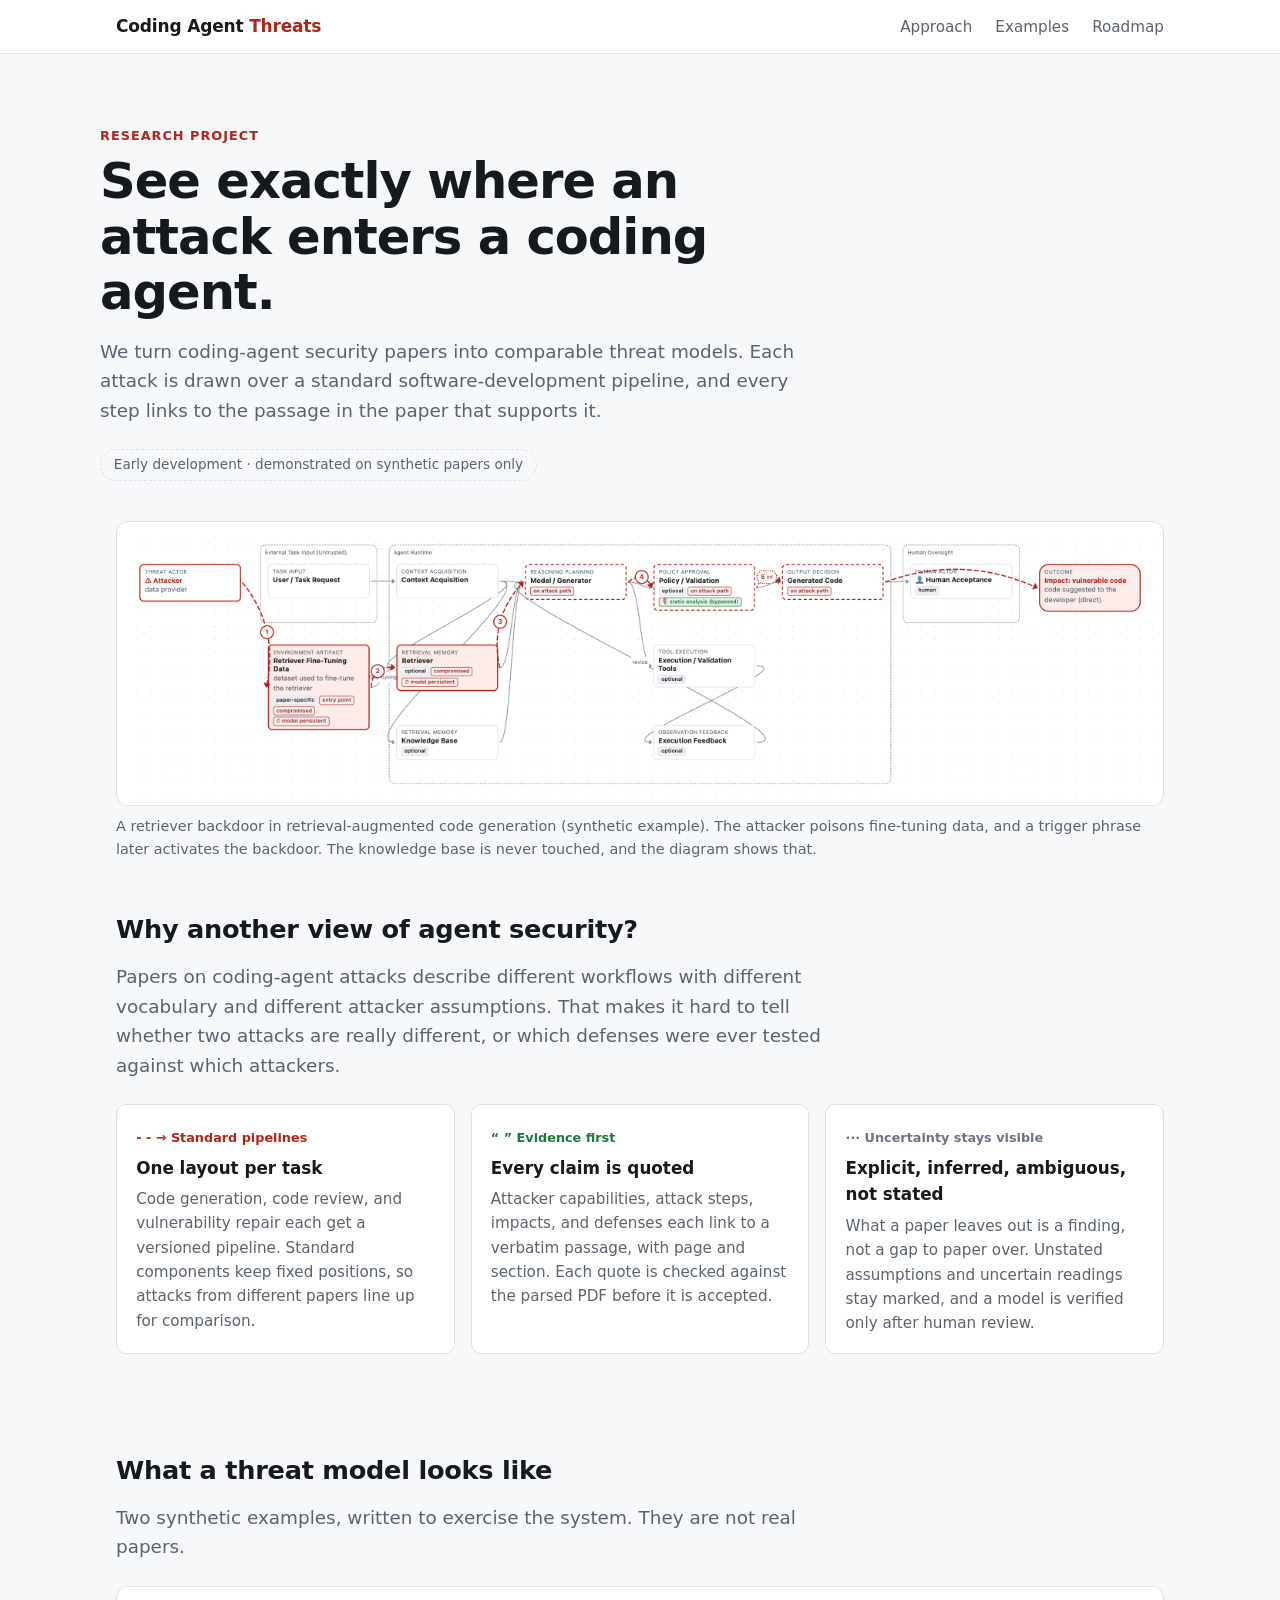
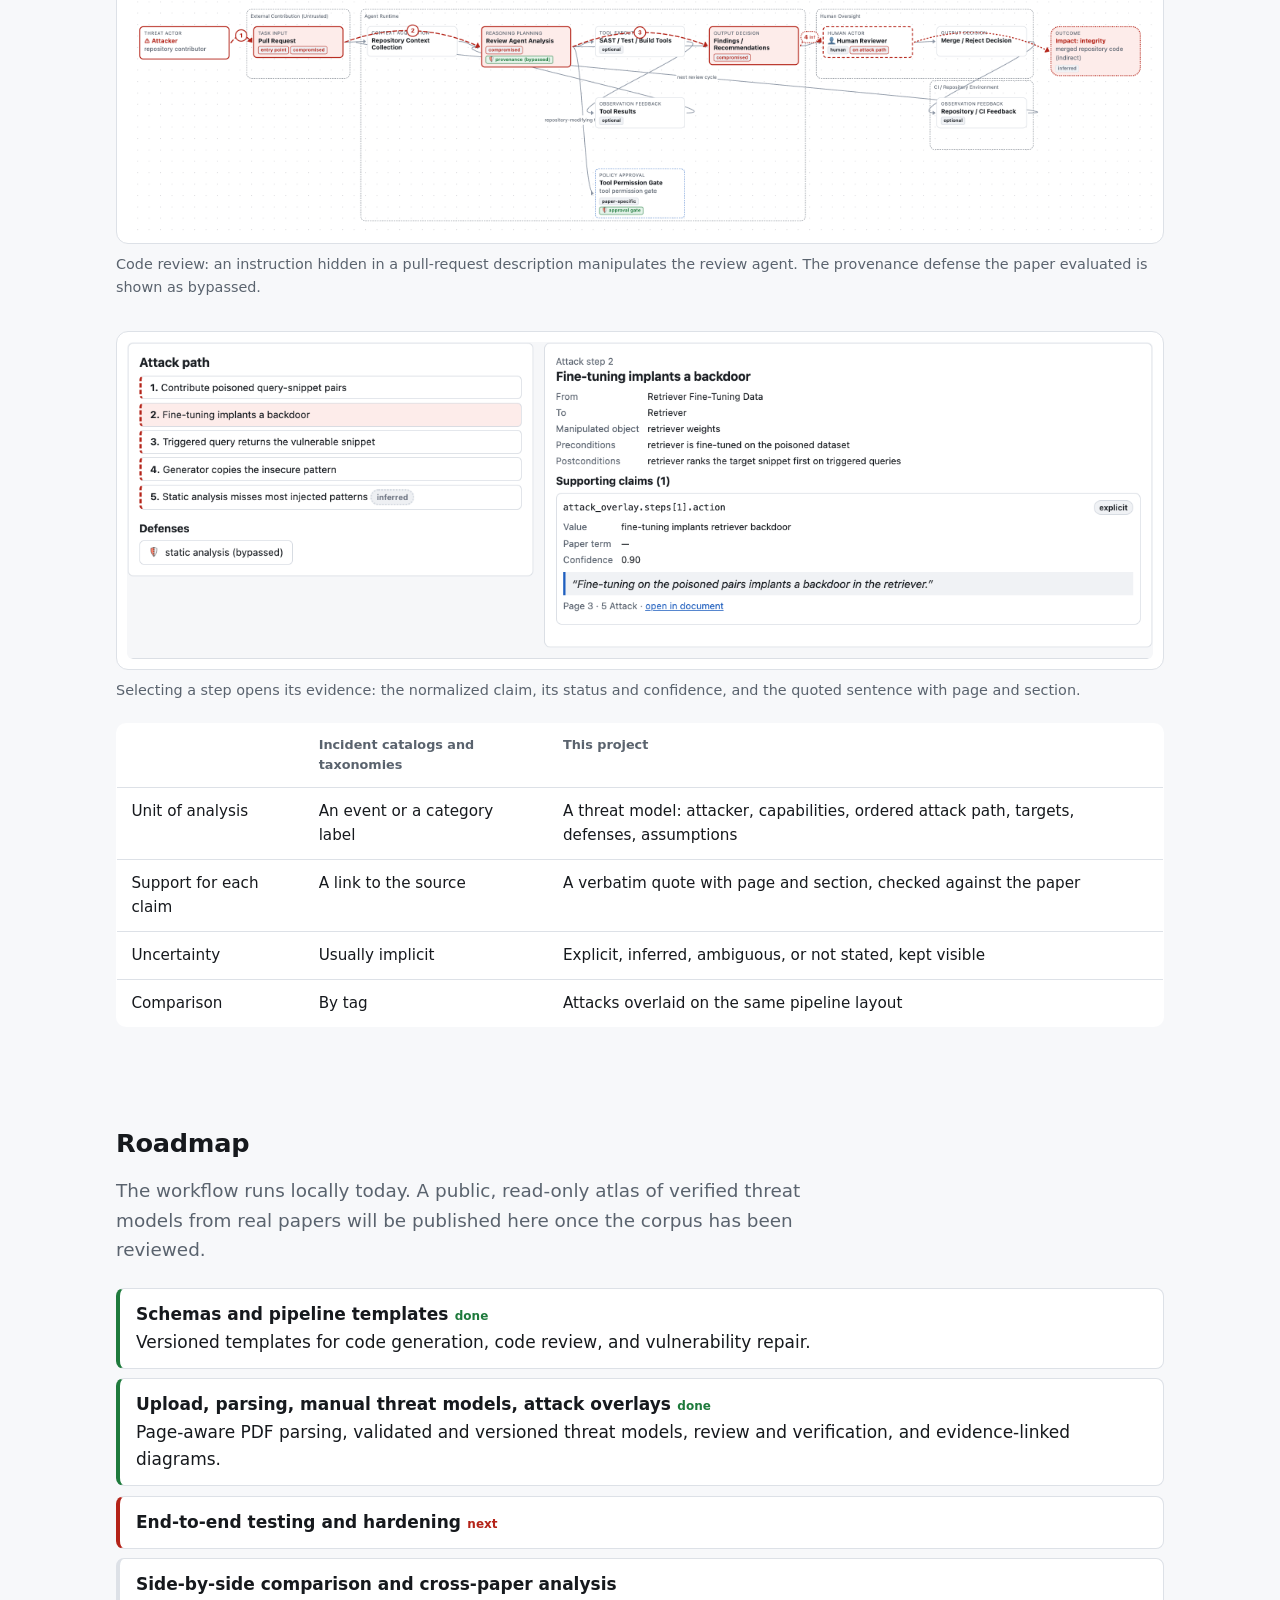
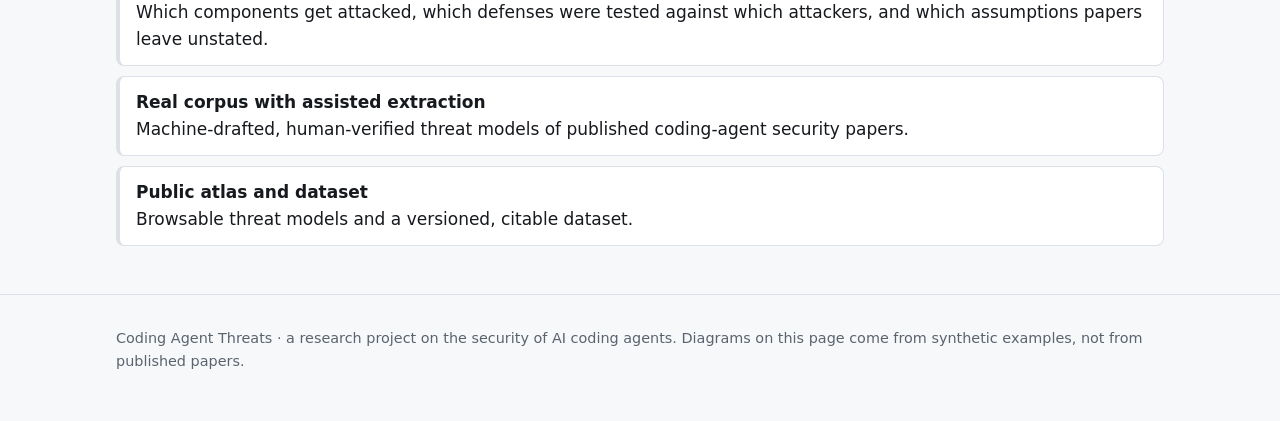
==== index.html @ 05f4c61d "feat: project landing page Co-Authored-By: Claude Opus 5.5 <noreply@anthropic.com>" ====
<!doctype html>
<html lang="en">
  <head>
    <meta charset="utf-8" />
    <meta name="viewport" content="width=device-width, initial-scale=1" />
    <title>Coding Agent Threats</title>
    <meta
      name="description"
      content="Evidence-linked threat models of coding-agent security research, drawn as attack overlays on standard software-development pipelines."
    />
    <link rel="icon" href="data:image/svg+xml,%3Csvg xmlns='http://www.w3.org/2000/svg' viewBox='0 0 32 32'%3E%3Crect width='32' height='32' rx='7' fill='%23b42318'/%3E%3Cpath d='M7 22 L13 10 L19 18 L25 8' stroke='white' stroke-width='3' fill='none' stroke-dasharray='4 3' stroke-linecap='round'/%3E%3C/svg%3E" />
    <style>
      :root {
        --bg: #f7f8fa;
        --surface: #ffffff;
        --text: #16191d;
        --muted: #5a636e;
        --border: #dde1e7;
        --attack: #b42318;
        --attack-soft: #fdecea;
        --defense: #1e7a3c;
        --accent: #1f5fbf;
        --uncertain: #6b7280;
        color-scheme: light;
      }
      @media (prefers-color-scheme: dark) {
        :root:not([data-theme='light']) {
          --bg: #121418;
          --surface: #1b1f25;
          --text: #e7eaee;
          --muted: #9ca5b1;
          --border: #313842;
          --attack: #f2766b;
          --attack-soft: #3a1f1d;
          --defense: #6cc58a;
          --accent: #7aa7f0;
          --uncertain: #a3abb6;
          color-scheme: dark;
        }
      }
      * {
        box-sizing: border-box;
      }
      body {
        margin: 0;
        background: var(--bg);
        color: var(--text);
        font-family:
          Inter,
          system-ui,
          -apple-system,
          'Segoe UI',
          Roboto,
          Helvetica,
          Arial,
          sans-serif;
        font-size: 17px;
        line-height: 1.6;
      }
      a {
        color: var(--accent);
      }
      .wrap {
        max-width: 1080px;
        margin: 0 auto;
        padding: 0 16px;
      }
      header.top {
        border-bottom: 1px solid var(--border);
        background: var(--surface);
      }
      header.top .wrap {
        display: flex;
        align-items: center;
        justify-content: space-between;
        gap: 1rem;
        padding-top: 0.8rem;
        padding-bottom: 0.8rem;
        flex-wrap: wrap;
      }
      .brand {
        font-weight: 750;
        letter-spacing: -0.01em;
      }
      .brand span {
        color: var(--attack);
      }
      nav a {
        color: var(--muted);
        text-decoration: none;
        margin-left: 1.1rem;
        font-size: 0.95rem;
      }
      nav a:first-child {
        margin-left: 0;
      }
      .hero {
        padding: 4.5rem 0 2.5rem;
      }
      .eyebrow {
        font-size: 0.8rem;
        font-weight: 650;
        letter-spacing: 0.08em;
        text-transform: uppercase;
        color: var(--attack);
      }
      h1 {
        font-size: clamp(2rem, 5vw, 3.1rem);
        line-height: 1.12;
        letter-spacing: -0.02em;
        margin: 0.5rem 0 1rem;
        max-width: 20ch;
      }
      .lede {
        font-size: 1.15rem;
        color: var(--muted);
        max-width: 62ch;
        margin: 0;
      }
      .status {
        display: inline-block;
        margin-top: 1.5rem;
        font-size: 0.85rem;
        border: 1px dashed var(--border);
        border-radius: 999px;
        padding: 0.25rem 0.8rem;
        color: var(--muted);
      }
      figure {
        margin: 0;
      }
      .shot {
        background: var(--surface);
        border: 1px solid var(--border);
        border-radius: 12px;
        padding: 10px;
        overflow: hidden;
      }
      .shot img {
        display: block;
        width: 100%;
        height: auto;
        border-radius: 6px;
        background: #fff;
      }
      figcaption {
        font-size: 0.9rem;
        color: var(--muted);
        margin-top: 0.6rem;
      }
      section {
        padding: 3rem 0;
      }
      h2 {
        font-size: 1.6rem;
        letter-spacing: -0.01em;
        margin: 0 0 0.75rem;
      }
      h3 {
        font-size: 1.05rem;
        margin: 0 0 0.35rem;
      }
      .grid3 {
        display: grid;
        grid-template-columns: repeat(3, minmax(0, 1fr));
        gap: 1rem;
        margin-top: 1.5rem;
      }
      .card {
        background: var(--surface);
        border: 1px solid var(--border);
        border-radius: 10px;
        padding: 1.1rem 1.2rem;
      }
      .card p {
        margin: 0;
        color: var(--muted);
        font-size: 0.95rem;
      }
      .marker {
        font-size: 0.8rem;
        font-weight: 700;
        display: inline-block;
        margin-bottom: 0.4rem;
      }
      .marker.attack {
        color: var(--attack);
      }
      .marker.defense {
        color: var(--defense);
      }
      .marker.uncertain {
        color: var(--uncertain);
      }
      .two {
        display: grid;
        grid-template-columns: minmax(0, 1fr);
        gap: 2rem;
        margin-top: 1.5rem;
      }
      table {
        width: 100%;
        border-collapse: collapse;
        background: var(--surface);
        border: 1px solid var(--border);
        border-radius: 10px;
        overflow: hidden;
        font-size: 0.95rem;
      }
      th,
      td {
        text-align: left;
        padding: 0.7rem 0.9rem;
        border-bottom: 1px solid var(--border);
        vertical-align: top;
      }
      th {
        font-size: 0.8rem;
        color: var(--muted);
        font-weight: 650;
      }
      tr:last-child td {
        border-bottom: none;
      }
      .table-wrap {
        overflow-x: auto;
        margin-top: 1.25rem;
      }
      ol.roadmap {
        list-style: none;
        padding: 0;
        margin: 1.5rem 0 0;
        display: grid;
        gap: 0.6rem;
      }
      ol.roadmap li {
        background: var(--surface);
        border: 1px solid var(--border);
        border-left: 4px solid var(--border);
        border-radius: 8px;
        padding: 0.75rem 1rem;
      }
      ol.roadmap li.done {
        border-left-color: var(--defense);
      }
      ol.roadmap li.next {
        border-left-color: var(--attack);
      }
      .tag {
        font-size: 0.75rem;
        font-weight: 650;
        color: var(--muted);
        margin-left: 0.4rem;
      }
      li.done .tag {
        color: var(--defense);
      }
      li.next .tag {
        color: var(--attack);
      }
      footer {
        border-top: 1px solid var(--border);
        padding: 2rem 0 3rem;
        color: var(--muted);
        font-size: 0.9rem;
      }
      @media (max-width: 760px) {
        .grid3,
        .two {
          grid-template-columns: 1fr;
        }
        .hero {
          padding-top: 2.5rem;
        }
        nav a {
          margin-left: 0.8rem;
        }
      }
    </style>
  </head>
  <body>
    <header class="top">
      <div class="wrap">
        <div class="brand">Coding Agent <span>Threats</span></div>
        <nav aria-label="Sections">
          <a href="#approach">Approach</a>
          <a href="#examples">Examples</a>
          <a href="#roadmap">Roadmap</a>
        </nav>
      </div>
    </header>

    <main>
      <div class="wrap hero">
        <div class="eyebrow">Research project</div>
        <h1>See exactly where an attack enters a coding agent.</h1>
        <p class="lede">
          We turn coding-agent security papers into comparable threat models. Each attack is drawn
          over a standard software-development pipeline, and every step links to the passage in the
          paper that supports it.
        </p>
        <span class="status">Early development · demonstrated on synthetic papers only</span>
      </div>

      <div class="wrap">
        <figure>
          <div class="shot">
            <img
              src="assets/overlay-retriever-backdoor.png"
              width="2662"
              height="682"
              alt="A code-generation pipeline. A dashed red attack path runs from the attacker into the retriever's fine-tuning data, then to the retriever (marked compromised and model-persistent), the generator, a bypassed static-analysis check, generated code, and a vulnerable-code impact. The knowledge base is left untouched."
            />
          </div>
          <figcaption>
            A retriever backdoor in retrieval-augmented code generation (synthetic example). The
            attacker poisons fine-tuning data, and a trigger phrase later activates the backdoor.
            The knowledge base is never touched, and the diagram shows that.
          </figcaption>
        </figure>
      </div>

      <section id="approach">
        <div class="wrap">
          <h2>Why another view of agent security?</h2>
          <p class="lede">
            Papers on coding-agent attacks describe different workflows with different vocabulary
            and different attacker assumptions. That makes it hard to tell whether two attacks are
            really different, or which defenses were ever tested against which attackers.
          </p>
          <div class="grid3">
            <div class="card">
              <span class="marker attack">- - → Standard pipelines</span>
              <h3>One layout per task</h3>
              <p>
                Code generation, code review, and vulnerability repair each get a versioned
                pipeline. Standard components keep fixed positions, so attacks from different papers
                line up for comparison.
              </p>
            </div>
            <div class="card">
              <span class="marker defense">“ ” Evidence first</span>
              <h3>Every claim is quoted</h3>
              <p>
                Attacker capabilities, attack steps, impacts, and defenses each link to a verbatim
                passage, with page and section. Each quote is checked against the parsed PDF before
                it is accepted.
              </p>
            </div>
            <div class="card">
              <span class="marker uncertain">··· Uncertainty stays visible</span>
              <h3>Explicit, inferred, ambiguous, not stated</h3>
              <p>
                What a paper leaves out is a finding, not a gap to paper over. Unstated assumptions
                and uncertain readings stay marked, and a model is verified only after human review.
              </p>
            </div>
          </div>
        </div>
      </section>

      <section id="examples">
        <div class="wrap">
          <h2>What a threat model looks like</h2>
          <p class="lede">
            Two synthetic examples, written to exercise the system. They are not real papers.
          </p>
          <div class="two">
            <figure>
              <div class="shot">
                <img
                  src="assets/overlay-pr-injection.png"
                  width="2662"
                  height="612"
                  loading="lazy"
                  alt="A code-review pipeline. An attacker's hidden instruction enters through the pull-request description, passes the review agent despite a bypassed provenance defense, and produces a manipulated finding that reaches the human reviewer, leading to an integrity impact."
                />
              </div>
              <figcaption>
                Code review: an instruction hidden in a pull-request description manipulates the
                review agent. The provenance defense the paper evaluated is shown as bypassed.
              </figcaption>
            </figure>
            <figure>
              <div class="shot">
                <img
                  src="assets/evidence-panel.png"
                  width="2808"
                  height="866"
                  loading="lazy"
                  alt="The attack-path list beside an evidence panel showing the selected step, its supporting claim marked explicit with confidence 0.90, and the quoted sentence with its page and section."
                />
              </div>
              <figcaption>
                Selecting a step opens its evidence: the normalized claim, its status and
                confidence, and the quoted sentence with page and section.
              </figcaption>
            </figure>
          </div>

          <div class="table-wrap">
            <table>
              <thead>
                <tr>
                  <th scope="col"></th>
                  <th scope="col">Incident catalogs and taxonomies</th>
                  <th scope="col">This project</th>
                </tr>
              </thead>
              <tbody>
                <tr>
                  <td>Unit of analysis</td>
                  <td>An event or a category label</td>
                  <td>A threat model: attacker, capabilities, ordered attack path, targets, defenses, assumptions</td>
                </tr>
                <tr>
                  <td>Support for each claim</td>
                  <td>A link to the source</td>
                  <td>A verbatim quote with page and section, checked against the paper</td>
                </tr>
                <tr>
                  <td>Uncertainty</td>
                  <td>Usually implicit</td>
                  <td>Explicit, inferred, ambiguous, or not stated, kept visible</td>
                </tr>
                <tr>
                  <td>Comparison</td>
                  <td>By tag</td>
                  <td>Attacks overlaid on the same pipeline layout</td>
                </tr>
              </tbody>
            </table>
          </div>
        </div>
      </section>

      <section id="roadmap">
        <div class="wrap">
          <h2>Roadmap</h2>
          <p class="lede">
            The workflow runs locally today. A public, read-only atlas of verified threat models
            from real papers will be published here once the corpus has been reviewed.
          </p>
          <ol class="roadmap">
            <li class="done">
              <strong>Schemas and pipeline templates</strong><span class="tag">done</span><br />
              Versioned templates for code generation, code review, and vulnerability repair.
            </li>
            <li class="done">
              <strong>Upload, parsing, manual threat models, attack overlays</strong
              ><span class="tag">done</span><br />
              Page-aware PDF parsing, validated and versioned threat models, review and
              verification, and evidence-linked diagrams.
            </li>
            <li class="next">
              <strong>End-to-end testing and hardening</strong><span class="tag">next</span>
            </li>
            <li>
              <strong>Side-by-side comparison and cross-paper analysis</strong><br />
              Which components get attacked, which defenses were tested against which attackers,
              and which assumptions papers leave unstated.
            </li>
            <li>
              <strong>Real corpus with assisted extraction</strong><br />
              Machine-drafted, human-verified threat models of published coding-agent security
              papers.
            </li>
            <li>
              <strong>Public atlas and dataset</strong><br />
              Browsable threat models and a versioned, citable dataset.
            </li>
          </ol>
        </div>
      </section>
    </main>

    <footer>
      <div class="wrap">
        Coding Agent Threats · a research project on the security of AI coding agents. Diagrams on
        this page come from synthetic examples, not from published papers.
      </div>
    </footer>
  </body>
</html>
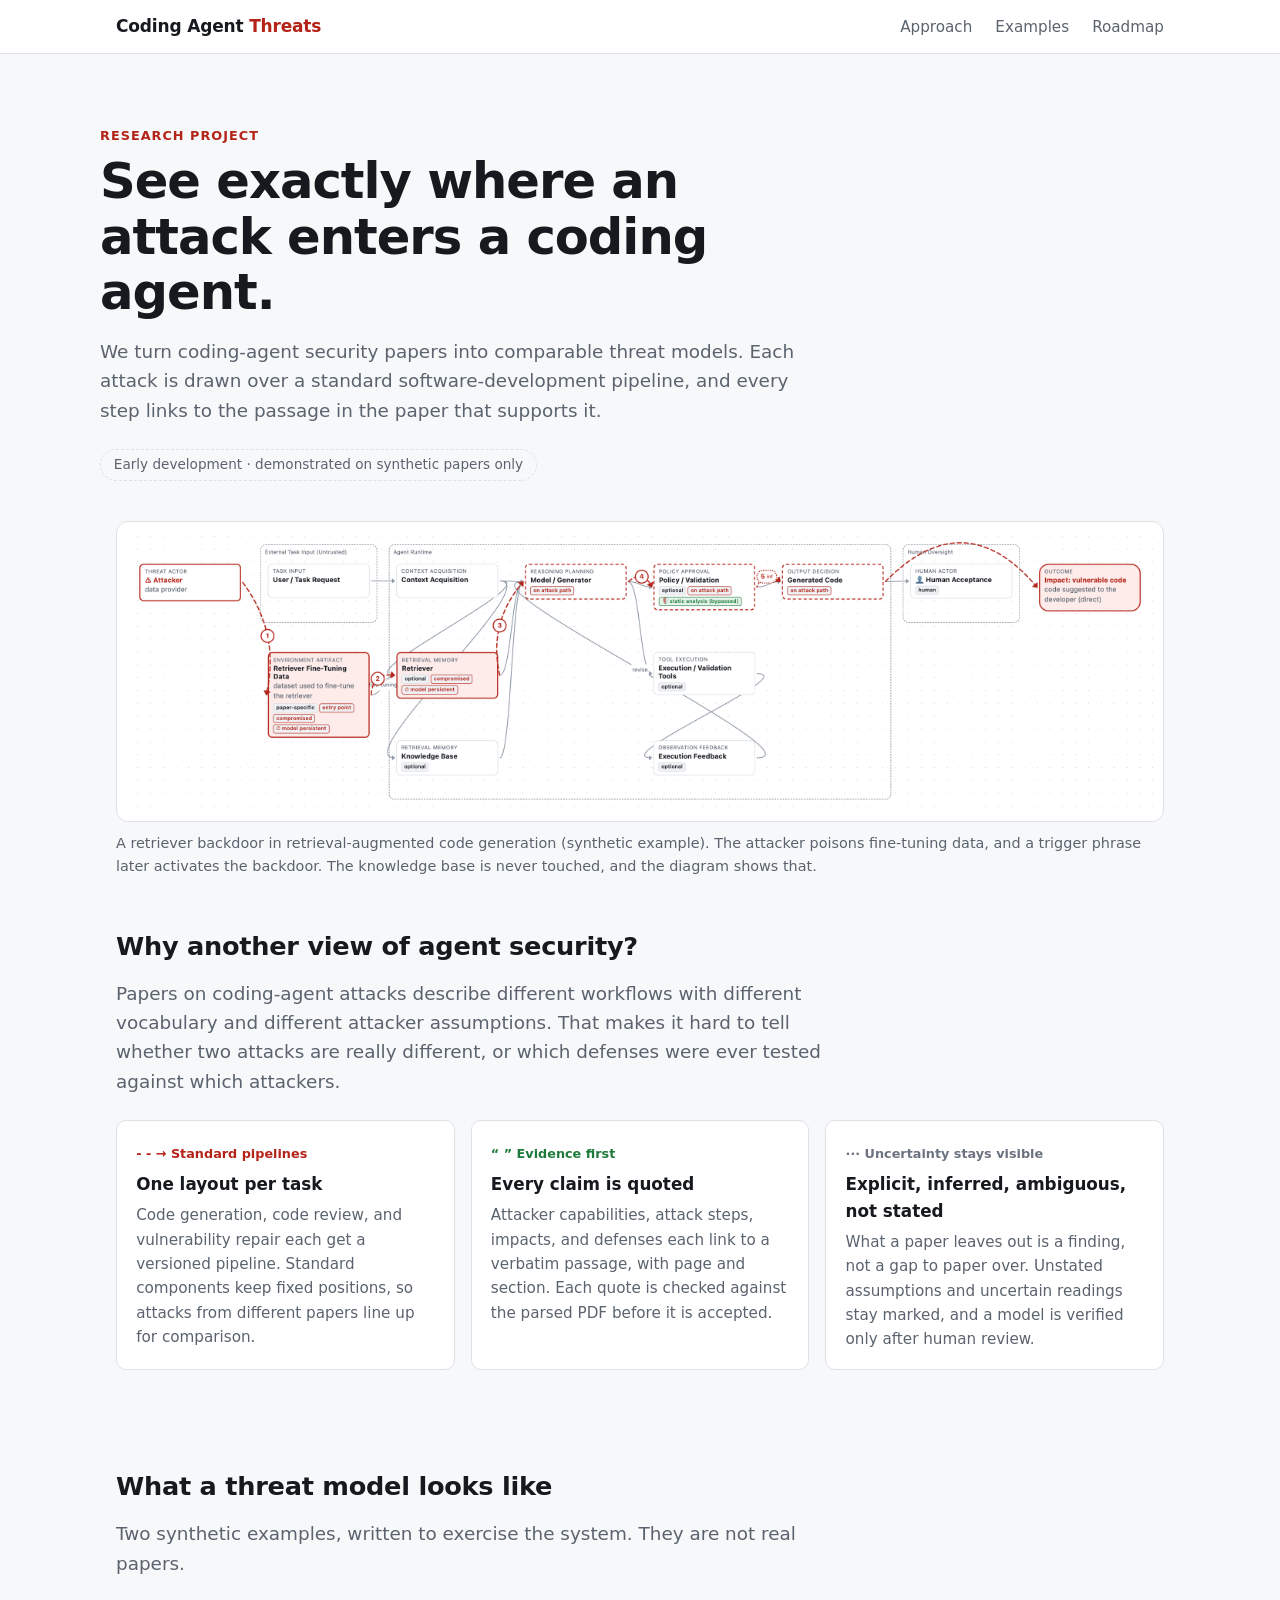
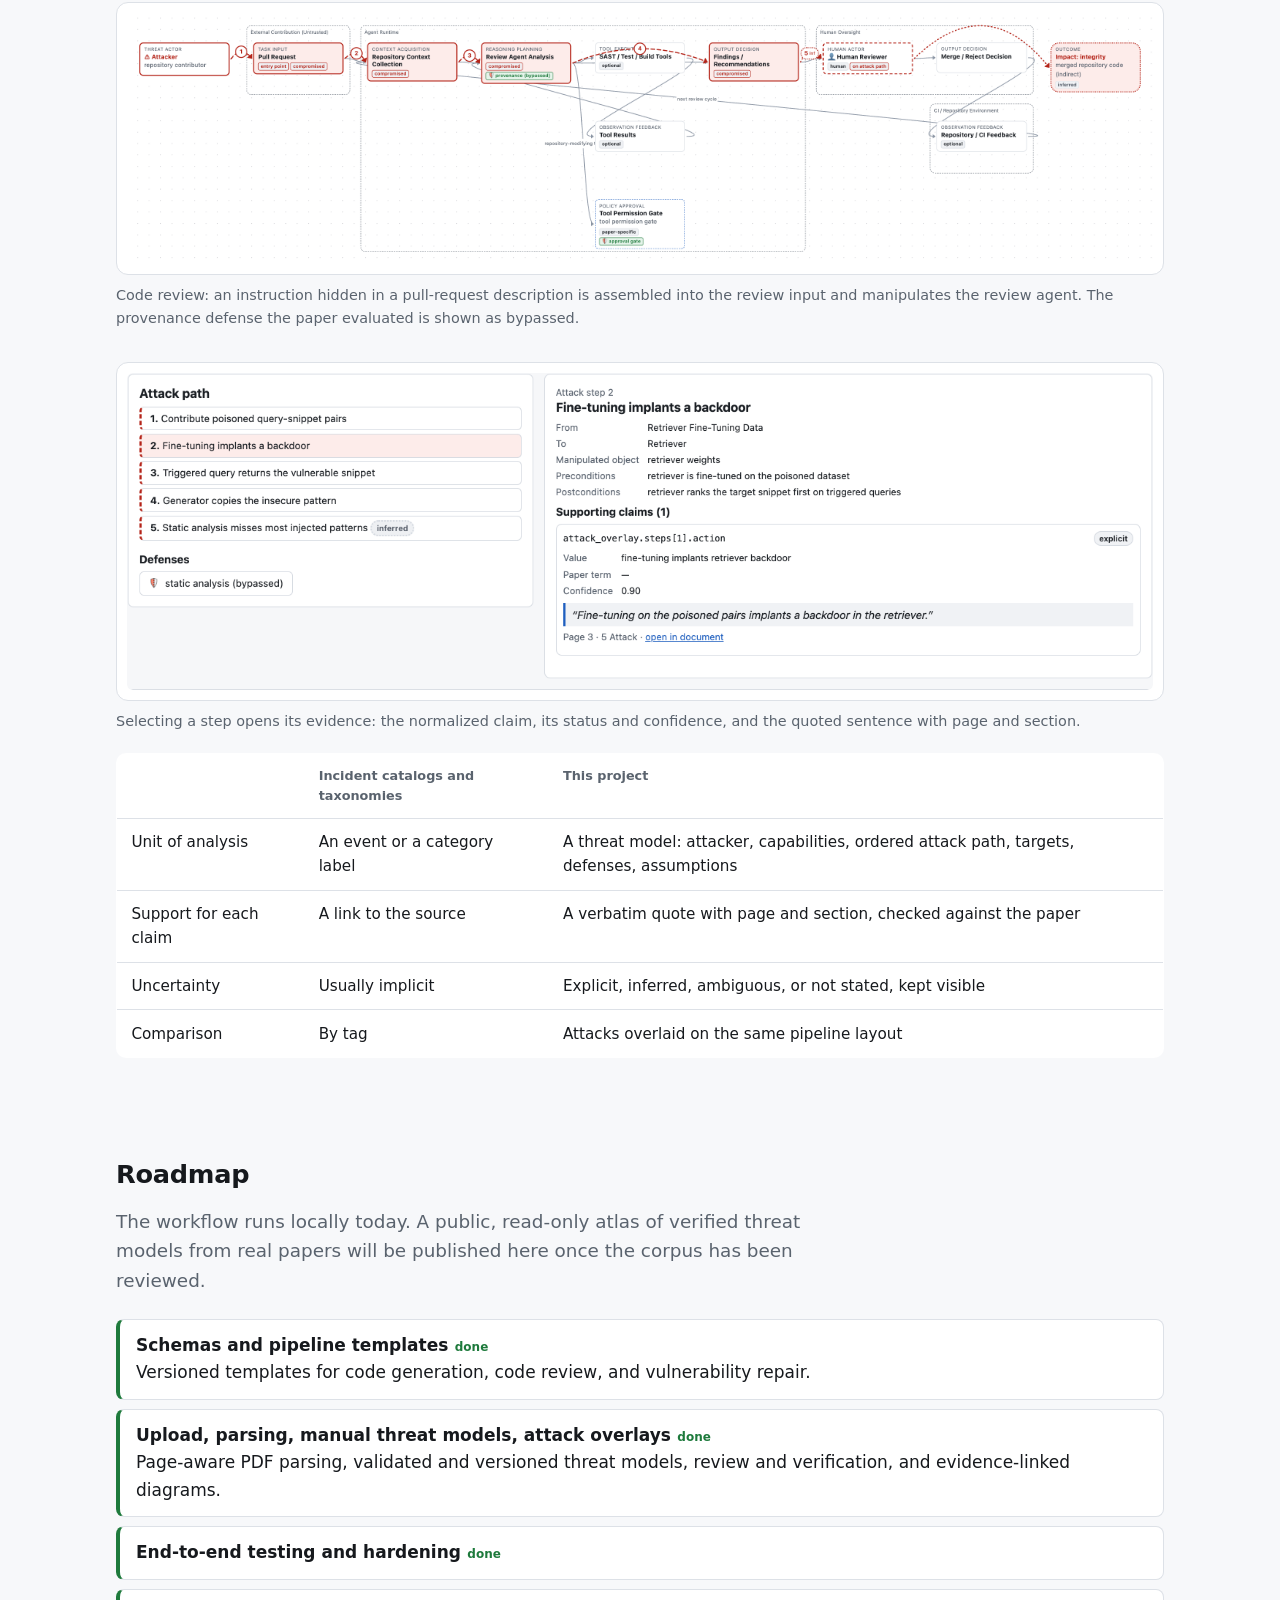
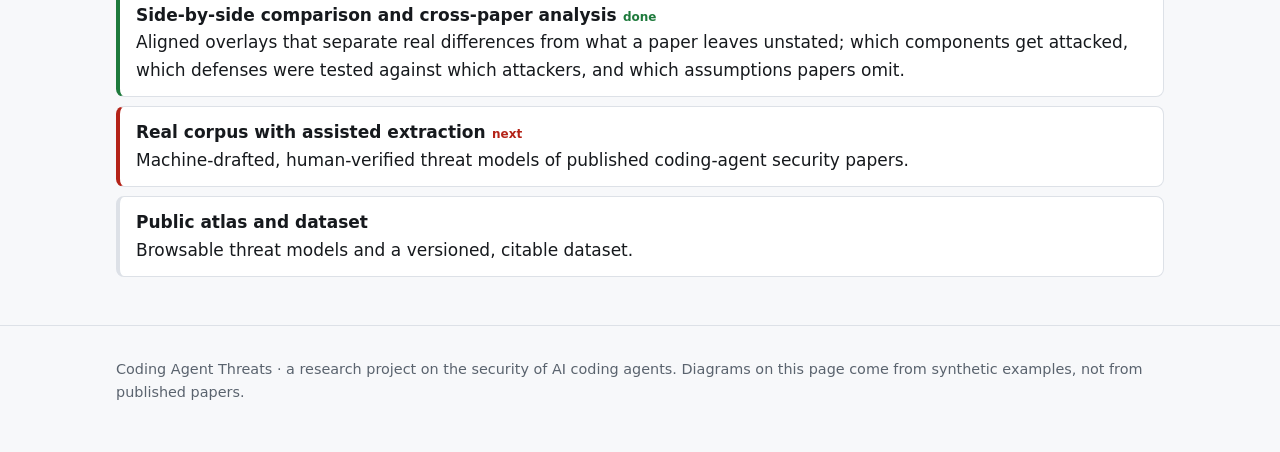
==== commit df8b1519: "docs: refresh screenshots and roadmap after Phase 2 Co-Authored-By: Claude Opus 5.5 <noreply@anthrop" ====
--- a/index.html
+++ b/index.html
@@ -308,7 +308,7 @@
             <img
               src="assets/overlay-retriever-backdoor.png"
               width="2662"
-              height="682"
+              height="724"
               alt="A code-generation pipeline. A dashed red attack path runs from the attacker into the retriever's fine-tuning data, then to the retriever (marked compromised and model-persistent), the generator, a bypassed static-analysis check, generated code, and a vulnerable-code impact. The knowledge base is left untouched."
             />
           </div>
@@ -371,14 +371,15 @@
                 <img
                   src="assets/overlay-pr-injection.png"
                   width="2662"
-                  height="612"
+                  height="650"
                   loading="lazy"
                   alt="A code-review pipeline. An attacker's hidden instruction enters through the pull-request description, passes the review agent despite a bypassed provenance defense, and produces a manipulated finding that reaches the human reviewer, leading to an integrity impact."
                 />
               </div>
               <figcaption>
-                Code review: an instruction hidden in a pull-request description manipulates the
-                review agent. The provenance defense the paper evaluated is shown as bypassed.
+                Code review: an instruction hidden in a pull-request description is assembled into
+                the review input and manipulates the review agent. The provenance defense the paper
+                evaluated is shown as bypassed.
               </figcaption>
             </figure>
             <figure>
@@ -452,16 +453,18 @@
               Page-aware PDF parsing, validated and versioned threat models, review and
               verification, and evidence-linked diagrams.
             </li>
+            <li class="done">
+              <strong>End-to-end testing and hardening</strong><span class="tag">done</span>
+            </li>
+            <li class="done">
+              <strong>Side-by-side comparison and cross-paper analysis</strong
+              ><span class="tag">done</span><br />
+              Aligned overlays that separate real differences from what a paper leaves unstated;
+              which components get attacked, which defenses were tested against which attackers,
+              and which assumptions papers omit.
+            </li>
             <li class="next">
-              <strong>End-to-end testing and hardening</strong><span class="tag">next</span>
-            </li>
-            <li>
-              <strong>Side-by-side comparison and cross-paper analysis</strong><br />
-              Which components get attacked, which defenses were tested against which attackers,
-              and which assumptions papers leave unstated.
-            </li>
-            <li>
-              <strong>Real corpus with assisted extraction</strong><br />
+              <strong>Real corpus with assisted extraction</strong><span class="tag">next</span><br />
               Machine-drafted, human-verified threat models of published coding-agent security
               papers.
             </li>
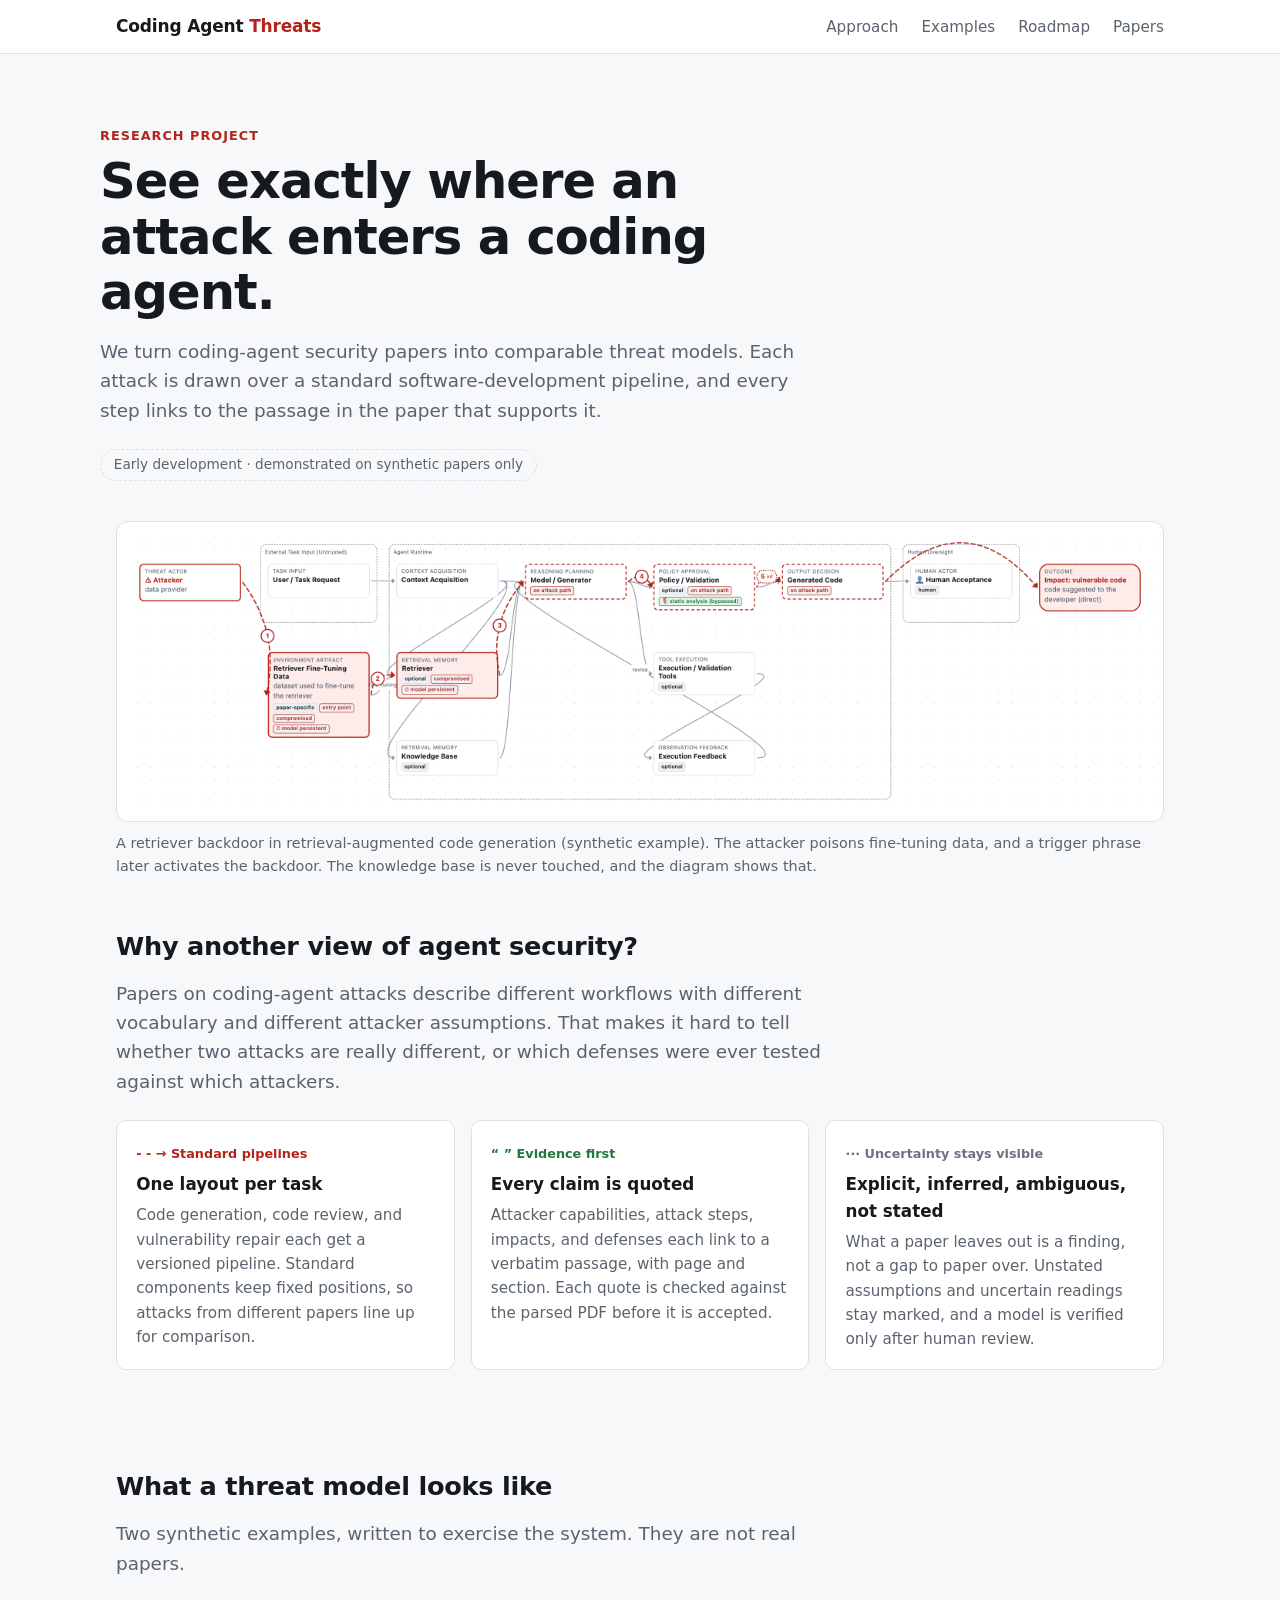
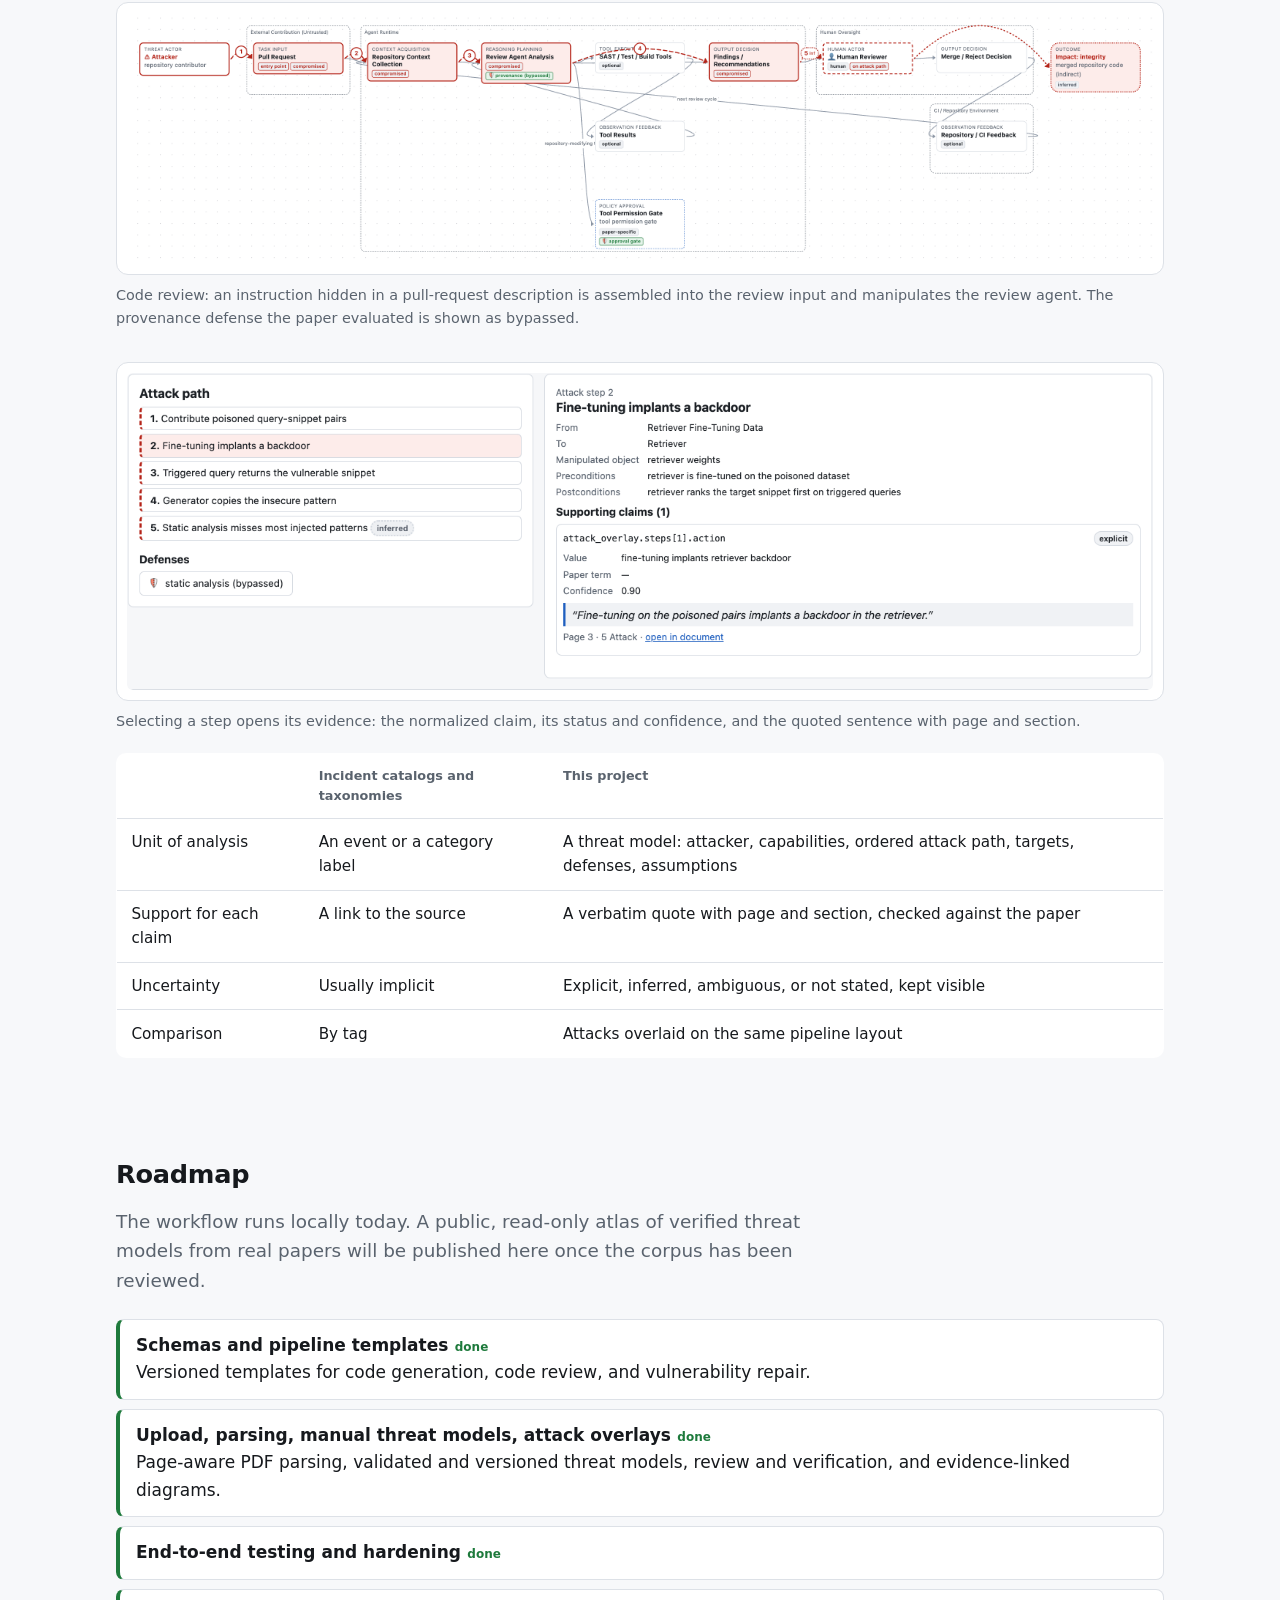
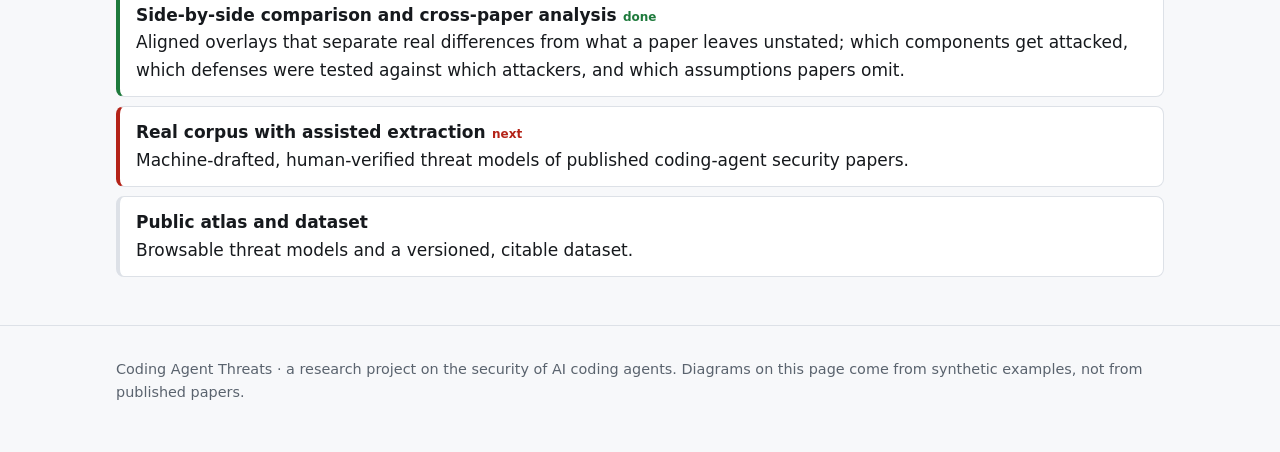
==== commit c1d6e999: "feat: papers page with standard threat-model cards First paper: Stealthy Backdoor Attack for Code Mo" ====
--- a/index.html
+++ b/index.html
@@ -9,274 +9,7 @@
       content="Evidence-linked threat models of coding-agent security research, drawn as attack overlays on standard software-development pipelines."
     />
     <link rel="icon" href="data:image/svg+xml,%3Csvg xmlns='http://www.w3.org/2000/svg' viewBox='0 0 32 32'%3E%3Crect width='32' height='32' rx='7' fill='%23b42318'/%3E%3Cpath d='M7 22 L13 10 L19 18 L25 8' stroke='white' stroke-width='3' fill='none' stroke-dasharray='4 3' stroke-linecap='round'/%3E%3C/svg%3E" />
-    <style>
-      :root {
-        --bg: #f7f8fa;
-        --surface: #ffffff;
-        --text: #16191d;
-        --muted: #5a636e;
-        --border: #dde1e7;
-        --attack: #b42318;
-        --attack-soft: #fdecea;
-        --defense: #1e7a3c;
-        --accent: #1f5fbf;
-        --uncertain: #6b7280;
-        color-scheme: light;
-      }
-      @media (prefers-color-scheme: dark) {
-        :root:not([data-theme='light']) {
-          --bg: #121418;
-          --surface: #1b1f25;
-          --text: #e7eaee;
-          --muted: #9ca5b1;
-          --border: #313842;
-          --attack: #f2766b;
-          --attack-soft: #3a1f1d;
-          --defense: #6cc58a;
-          --accent: #7aa7f0;
-          --uncertain: #a3abb6;
-          color-scheme: dark;
-        }
-      }
-      * {
-        box-sizing: border-box;
-      }
-      body {
-        margin: 0;
-        background: var(--bg);
-        color: var(--text);
-        font-family:
-          Inter,
-          system-ui,
-          -apple-system,
-          'Segoe UI',
-          Roboto,
-          Helvetica,
-          Arial,
-          sans-serif;
-        font-size: 17px;
-        line-height: 1.6;
-      }
-      a {
-        color: var(--accent);
-      }
-      .wrap {
-        max-width: 1080px;
-        margin: 0 auto;
-        padding: 0 16px;
-      }
-      header.top {
-        border-bottom: 1px solid var(--border);
-        background: var(--surface);
-      }
-      header.top .wrap {
-        display: flex;
-        align-items: center;
-        justify-content: space-between;
-        gap: 1rem;
-        padding-top: 0.8rem;
-        padding-bottom: 0.8rem;
-        flex-wrap: wrap;
-      }
-      .brand {
-        font-weight: 750;
-        letter-spacing: -0.01em;
-      }
-      .brand span {
-        color: var(--attack);
-      }
-      nav a {
-        color: var(--muted);
-        text-decoration: none;
-        margin-left: 1.1rem;
-        font-size: 0.95rem;
-      }
-      nav a:first-child {
-        margin-left: 0;
-      }
-      .hero {
-        padding: 4.5rem 0 2.5rem;
-      }
-      .eyebrow {
-        font-size: 0.8rem;
-        font-weight: 650;
-        letter-spacing: 0.08em;
-        text-transform: uppercase;
-        color: var(--attack);
-      }
-      h1 {
-        font-size: clamp(2rem, 5vw, 3.1rem);
-        line-height: 1.12;
-        letter-spacing: -0.02em;
-        margin: 0.5rem 0 1rem;
-        max-width: 20ch;
-      }
-      .lede {
-        font-size: 1.15rem;
-        color: var(--muted);
-        max-width: 62ch;
-        margin: 0;
-      }
-      .status {
-        display: inline-block;
-        margin-top: 1.5rem;
-        font-size: 0.85rem;
-        border: 1px dashed var(--border);
-        border-radius: 999px;
-        padding: 0.25rem 0.8rem;
-        color: var(--muted);
-      }
-      figure {
-        margin: 0;
-      }
-      .shot {
-        background: var(--surface);
-        border: 1px solid var(--border);
-        border-radius: 12px;
-        padding: 10px;
-        overflow: hidden;
-      }
-      .shot img {
-        display: block;
-        width: 100%;
-        height: auto;
-        border-radius: 6px;
-        background: #fff;
-      }
-      figcaption {
-        font-size: 0.9rem;
-        color: var(--muted);
-        margin-top: 0.6rem;
-      }
-      section {
-        padding: 3rem 0;
-      }
-      h2 {
-        font-size: 1.6rem;
-        letter-spacing: -0.01em;
-        margin: 0 0 0.75rem;
-      }
-      h3 {
-        font-size: 1.05rem;
-        margin: 0 0 0.35rem;
-      }
-      .grid3 {
-        display: grid;
-        grid-template-columns: repeat(3, minmax(0, 1fr));
-        gap: 1rem;
-        margin-top: 1.5rem;
-      }
-      .card {
-        background: var(--surface);
-        border: 1px solid var(--border);
-        border-radius: 10px;
-        padding: 1.1rem 1.2rem;
-      }
-      .card p {
-        margin: 0;
-        color: var(--muted);
-        font-size: 0.95rem;
-      }
-      .marker {
-        font-size: 0.8rem;
-        font-weight: 700;
-        display: inline-block;
-        margin-bottom: 0.4rem;
-      }
-      .marker.attack {
-        color: var(--attack);
-      }
-      .marker.defense {
-        color: var(--defense);
-      }
-      .marker.uncertain {
-        color: var(--uncertain);
-      }
-      .two {
-        display: grid;
-        grid-template-columns: minmax(0, 1fr);
-        gap: 2rem;
-        margin-top: 1.5rem;
-      }
-      table {
-        width: 100%;
-        border-collapse: collapse;
-        background: var(--surface);
-        border: 1px solid var(--border);
-        border-radius: 10px;
-        overflow: hidden;
-        font-size: 0.95rem;
-      }
-      th,
-      td {
-        text-align: left;
-        padding: 0.7rem 0.9rem;
-        border-bottom: 1px solid var(--border);
-        vertical-align: top;
-      }
-      th {
-        font-size: 0.8rem;
-        color: var(--muted);
-        font-weight: 650;
-      }
-      tr:last-child td {
-        border-bottom: none;
-      }
-      .table-wrap {
-        overflow-x: auto;
-        margin-top: 1.25rem;
-      }
-      ol.roadmap {
-        list-style: none;
-        padding: 0;
-        margin: 1.5rem 0 0;
-        display: grid;
-        gap: 0.6rem;
-      }
-      ol.roadmap li {
-        background: var(--surface);
-        border: 1px solid var(--border);
-        border-left: 4px solid var(--border);
-        border-radius: 8px;
-        padding: 0.75rem 1rem;
-      }
-      ol.roadmap li.done {
-        border-left-color: var(--defense);
-      }
-      ol.roadmap li.next {
-        border-left-color: var(--attack);
-      }
-      .tag {
-        font-size: 0.75rem;
-        font-weight: 650;
-        color: var(--muted);
-        margin-left: 0.4rem;
-      }
-      li.done .tag {
-        color: var(--defense);
-      }
-      li.next .tag {
-        color: var(--attack);
-      }
-      footer {
-        border-top: 1px solid var(--border);
-        padding: 2rem 0 3rem;
-        color: var(--muted);
-        font-size: 0.9rem;
-      }
-      @media (max-width: 760px) {
-        .grid3,
-        .two {
-          grid-template-columns: 1fr;
-        }
-        .hero {
-          padding-top: 2.5rem;
-        }
-        nav a {
-          margin-left: 0.8rem;
-        }
-      }
-    </style>
+    <link rel="stylesheet" href="assets/site.css" />
   </head>
   <body>
     <header class="top">
@@ -286,6 +19,7 @@
           <a href="#approach">Approach</a>
           <a href="#examples">Examples</a>
           <a href="#roadmap">Roadmap</a>
+          <a href="papers.html">Papers</a>
         </nav>
       </div>
     </header>
--- a/assets/site.css
+++ b/assets/site.css
@@ -0,0 +1,266 @@
+:root {
+  --bg: #f7f8fa;
+  --surface: #ffffff;
+  --text: #16191d;
+  --muted: #5a636e;
+  --border: #dde1e7;
+  --attack: #b42318;
+  --attack-soft: #fdecea;
+  --defense: #1e7a3c;
+  --accent: #1f5fbf;
+  --uncertain: #6b7280;
+  color-scheme: light;
+}
+@media (prefers-color-scheme: dark) {
+  :root:not([data-theme='light']) {
+    --bg: #121418;
+    --surface: #1b1f25;
+    --text: #e7eaee;
+    --muted: #9ca5b1;
+    --border: #313842;
+    --attack: #f2766b;
+    --attack-soft: #3a1f1d;
+    --defense: #6cc58a;
+    --accent: #7aa7f0;
+    --uncertain: #a3abb6;
+    color-scheme: dark;
+  }
+}
+* {
+  box-sizing: border-box;
+}
+body {
+  margin: 0;
+  background: var(--bg);
+  color: var(--text);
+  font-family:
+    Inter,
+    system-ui,
+    -apple-system,
+    'Segoe UI',
+    Roboto,
+    Helvetica,
+    Arial,
+    sans-serif;
+  font-size: 17px;
+  line-height: 1.6;
+}
+a {
+  color: var(--accent);
+}
+.wrap {
+  max-width: 1080px;
+  margin: 0 auto;
+  padding: 0 16px;
+}
+header.top {
+  border-bottom: 1px solid var(--border);
+  background: var(--surface);
+}
+header.top .wrap {
+  display: flex;
+  align-items: center;
+  justify-content: space-between;
+  gap: 1rem;
+  padding-top: 0.8rem;
+  padding-bottom: 0.8rem;
+  flex-wrap: wrap;
+}
+.brand {
+  font-weight: 750;
+  letter-spacing: -0.01em;
+}
+.brand span {
+  color: var(--attack);
+}
+nav a {
+  color: var(--muted);
+  text-decoration: none;
+  margin-left: 1.1rem;
+  font-size: 0.95rem;
+}
+nav a:first-child {
+  margin-left: 0;
+}
+.hero {
+  padding: 4.5rem 0 2.5rem;
+}
+.eyebrow {
+  font-size: 0.8rem;
+  font-weight: 650;
+  letter-spacing: 0.08em;
+  text-transform: uppercase;
+  color: var(--attack);
+}
+h1 {
+  font-size: clamp(2rem, 5vw, 3.1rem);
+  line-height: 1.12;
+  letter-spacing: -0.02em;
+  margin: 0.5rem 0 1rem;
+  max-width: 20ch;
+}
+.lede {
+  font-size: 1.15rem;
+  color: var(--muted);
+  max-width: 62ch;
+  margin: 0;
+}
+.status {
+  display: inline-block;
+  margin-top: 1.5rem;
+  font-size: 0.85rem;
+  border: 1px dashed var(--border);
+  border-radius: 999px;
+  padding: 0.25rem 0.8rem;
+  color: var(--muted);
+}
+figure {
+  margin: 0;
+}
+.shot {
+  background: var(--surface);
+  border: 1px solid var(--border);
+  border-radius: 12px;
+  padding: 10px;
+  overflow: hidden;
+}
+.shot img {
+  display: block;
+  width: 100%;
+  height: auto;
+  border-radius: 6px;
+  background: #fff;
+}
+figcaption {
+  font-size: 0.9rem;
+  color: var(--muted);
+  margin-top: 0.6rem;
+}
+section {
+  padding: 3rem 0;
+}
+h2 {
+  font-size: 1.6rem;
+  letter-spacing: -0.01em;
+  margin: 0 0 0.75rem;
+}
+h3 {
+  font-size: 1.05rem;
+  margin: 0 0 0.35rem;
+}
+.grid3 {
+  display: grid;
+  grid-template-columns: repeat(3, minmax(0, 1fr));
+  gap: 1rem;
+  margin-top: 1.5rem;
+}
+.card {
+  background: var(--surface);
+  border: 1px solid var(--border);
+  border-radius: 10px;
+  padding: 1.1rem 1.2rem;
+}
+.card p {
+  margin: 0;
+  color: var(--muted);
+  font-size: 0.95rem;
+}
+.marker {
+  font-size: 0.8rem;
+  font-weight: 700;
+  display: inline-block;
+  margin-bottom: 0.4rem;
+}
+.marker.attack {
+  color: var(--attack);
+}
+.marker.defense {
+  color: var(--defense);
+}
+.marker.uncertain {
+  color: var(--uncertain);
+}
+.two {
+  display: grid;
+  grid-template-columns: minmax(0, 1fr);
+  gap: 2rem;
+  margin-top: 1.5rem;
+}
+table {
+  width: 100%;
+  border-collapse: collapse;
+  background: var(--surface);
+  border: 1px solid var(--border);
+  border-radius: 10px;
+  overflow: hidden;
+  font-size: 0.95rem;
+}
+th,
+td {
+  text-align: left;
+  padding: 0.7rem 0.9rem;
+  border-bottom: 1px solid var(--border);
+  vertical-align: top;
+}
+th {
+  font-size: 0.8rem;
+  color: var(--muted);
+  font-weight: 650;
+}
+tr:last-child td {
+  border-bottom: none;
+}
+.table-wrap {
+  overflow-x: auto;
+  margin-top: 1.25rem;
+}
+ol.roadmap {
+  list-style: none;
+  padding: 0;
+  margin: 1.5rem 0 0;
+  display: grid;
+  gap: 0.6rem;
+}
+ol.roadmap li {
+  background: var(--surface);
+  border: 1px solid var(--border);
+  border-left: 4px solid var(--border);
+  border-radius: 8px;
+  padding: 0.75rem 1rem;
+}
+ol.roadmap li.done {
+  border-left-color: var(--defense);
+}
+ol.roadmap li.next {
+  border-left-color: var(--attack);
+}
+.tag {
+  font-size: 0.75rem;
+  font-weight: 650;
+  color: var(--muted);
+  margin-left: 0.4rem;
+}
+li.done .tag {
+  color: var(--defense);
+}
+li.next .tag {
+  color: var(--attack);
+}
+footer {
+  border-top: 1px solid var(--border);
+  padding: 2rem 0 3rem;
+  color: var(--muted);
+  font-size: 0.9rem;
+}
+@media (max-width: 760px) {
+  .grid3,
+  .two {
+    grid-template-columns: 1fr;
+  }
+  .hero {
+    padding-top: 2.5rem;
+  }
+  nav a {
+    margin-left: 0.8rem;
+  }
+}
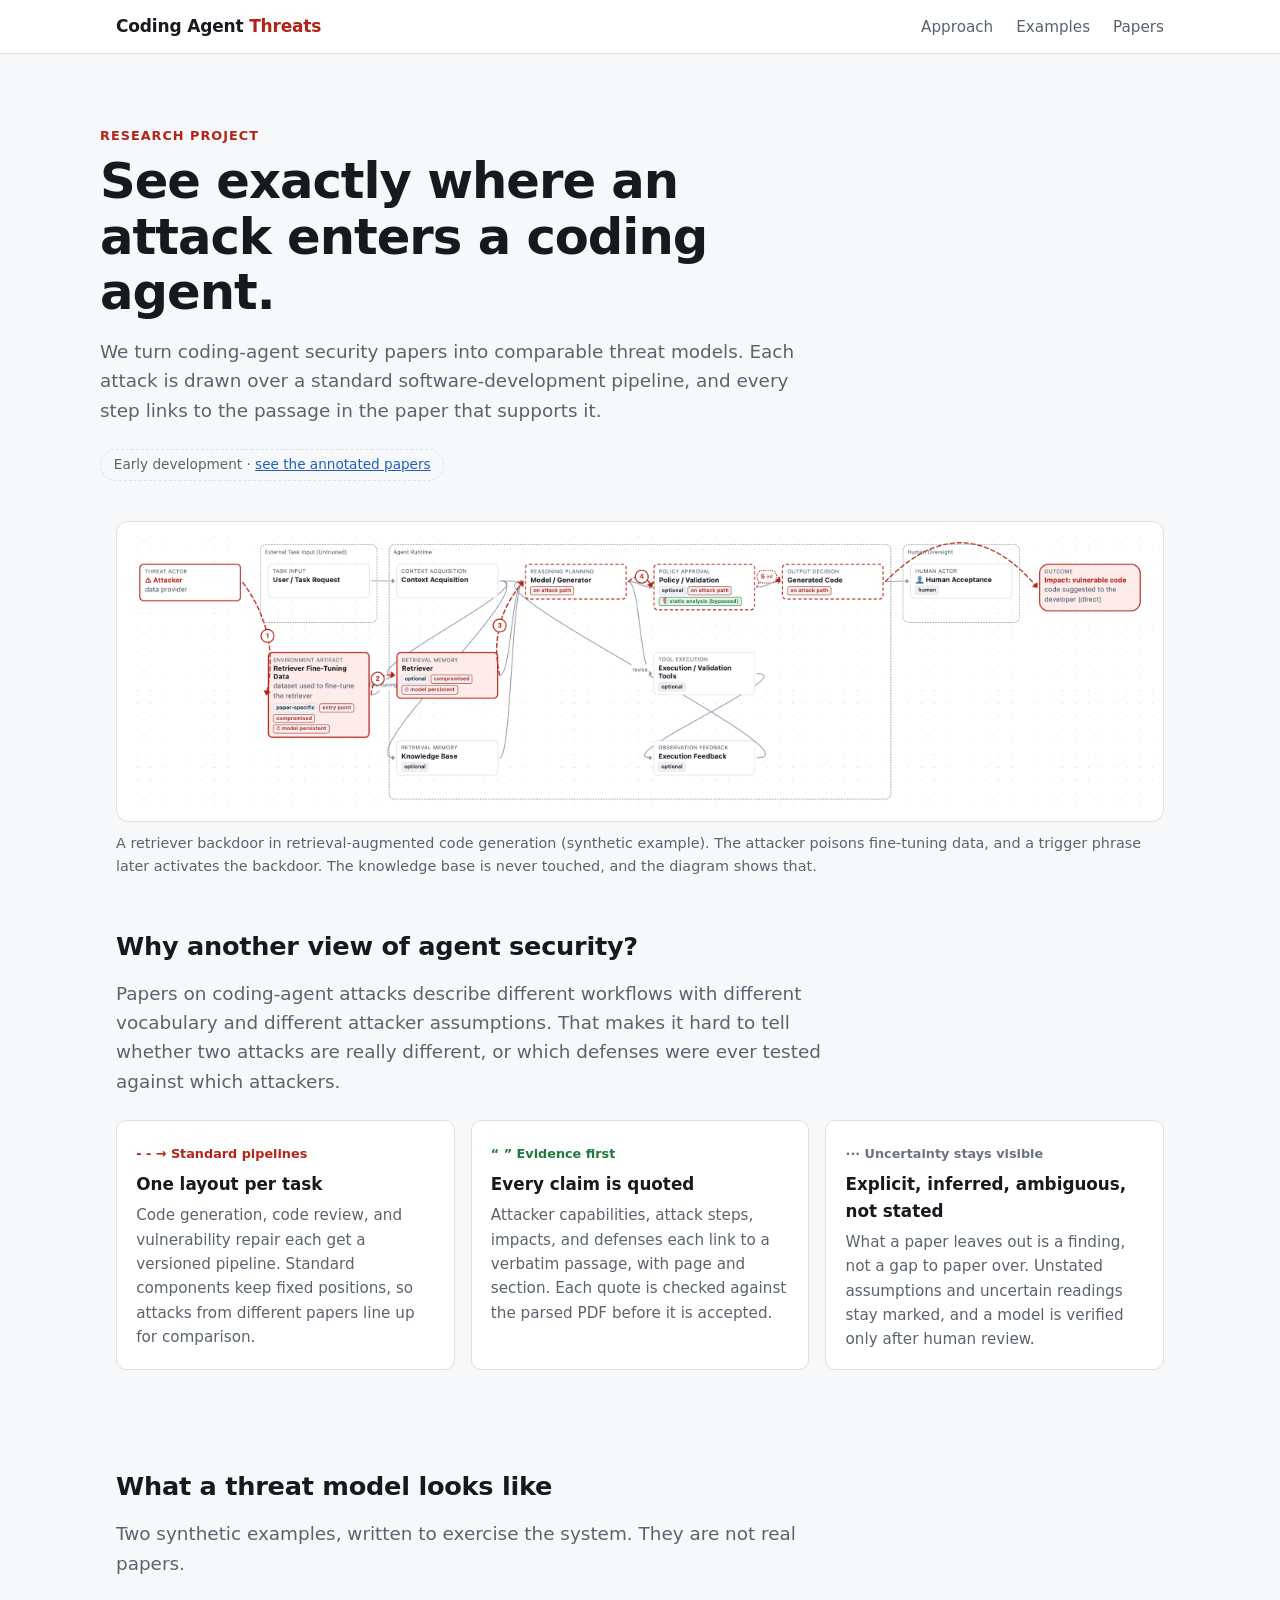
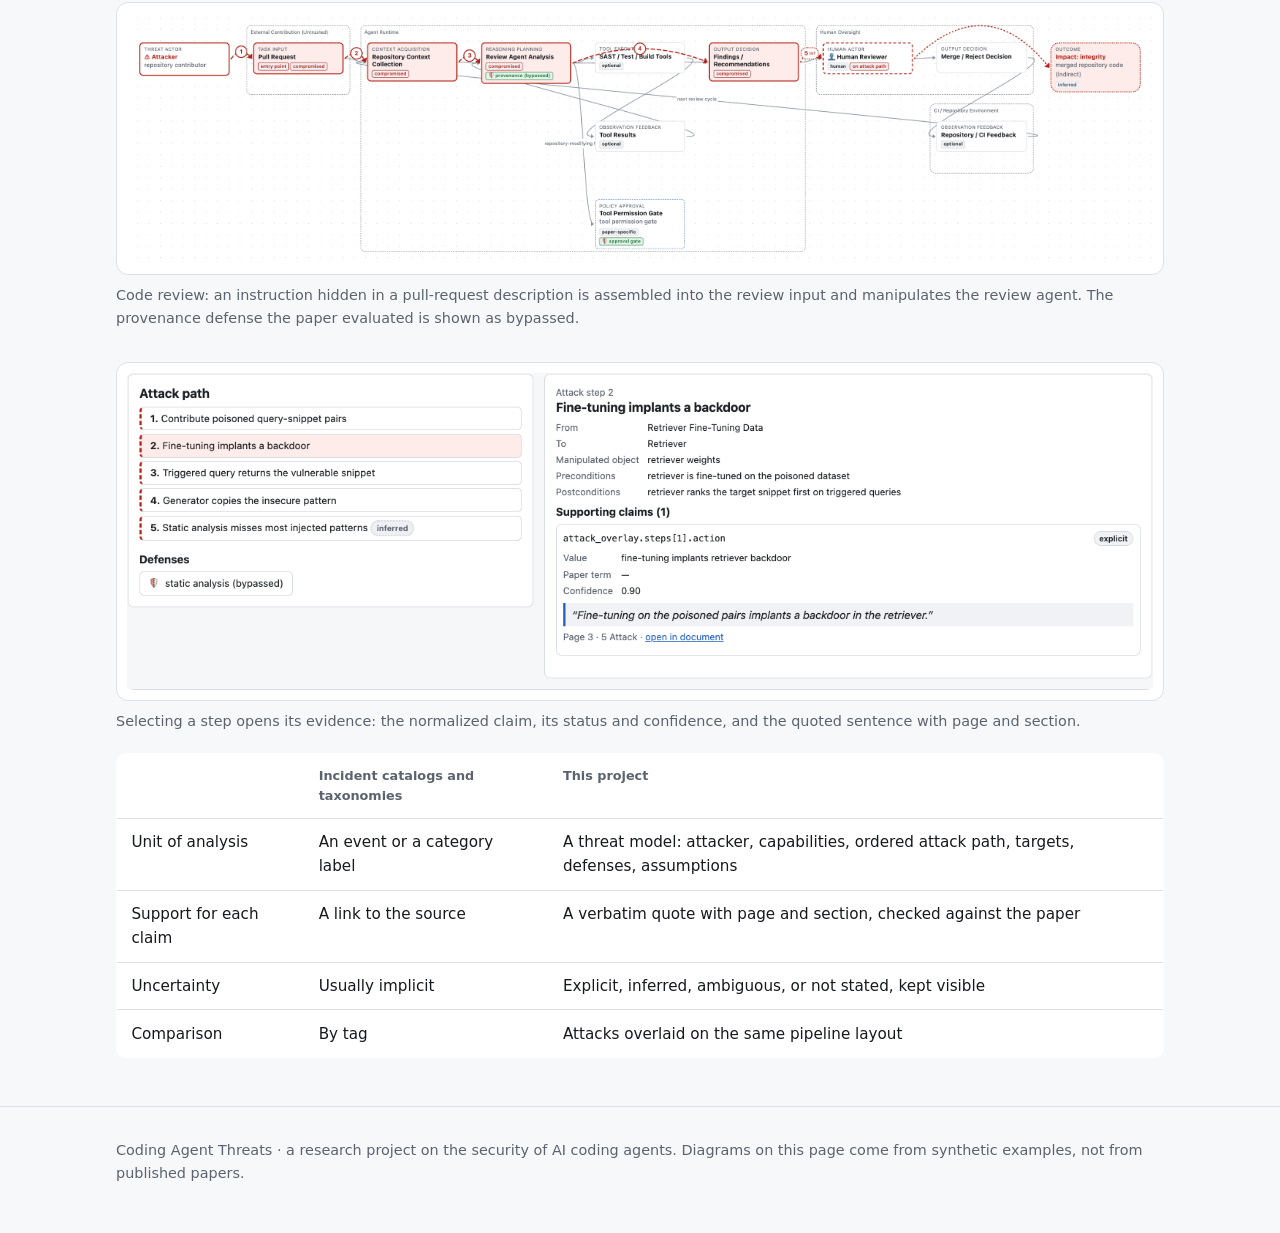
==== commit 2b6dde31: "Remove the roadmap from the public site Co-Authored-By: Claude Opus 5.5 <noreply@anthropic.com>" ====
--- a/index.html
+++ b/index.html
@@ -18,7 +18,6 @@
         <nav aria-label="Sections">
           <a href="#approach">Approach</a>
           <a href="#examples">Examples</a>
-          <a href="#roadmap">Roadmap</a>
           <a href="papers.html">Papers</a>
         </nav>
       </div>
@@ -33,7 +32,7 @@
           over a standard software-development pipeline, and every step links to the passage in the
           paper that supports it.
         </p>
-        <span class="status">Early development · demonstrated on synthetic papers only</span>
+        <span class="status">Early development · <a href="papers.html">see the annotated papers</a></span>
       </div>
 
       <div class="wrap">
@@ -169,46 +168,6 @@
         </div>
       </section>
 
-      <section id="roadmap">
-        <div class="wrap">
-          <h2>Roadmap</h2>
-          <p class="lede">
-            The workflow runs locally today. A public, read-only atlas of verified threat models
-            from real papers will be published here once the corpus has been reviewed.
-          </p>
-          <ol class="roadmap">
-            <li class="done">
-              <strong>Schemas and pipeline templates</strong><span class="tag">done</span><br />
-              Versioned templates for code generation, code review, and vulnerability repair.
-            </li>
-            <li class="done">
-              <strong>Upload, parsing, manual threat models, attack overlays</strong
-              ><span class="tag">done</span><br />
-              Page-aware PDF parsing, validated and versioned threat models, review and
-              verification, and evidence-linked diagrams.
-            </li>
-            <li class="done">
-              <strong>End-to-end testing and hardening</strong><span class="tag">done</span>
-            </li>
-            <li class="done">
-              <strong>Side-by-side comparison and cross-paper analysis</strong
-              ><span class="tag">done</span><br />
-              Aligned overlays that separate real differences from what a paper leaves unstated;
-              which components get attacked, which defenses were tested against which attackers,
-              and which assumptions papers omit.
-            </li>
-            <li class="next">
-              <strong>Real corpus with assisted extraction</strong><span class="tag">next</span><br />
-              Machine-drafted, human-verified threat models of published coding-agent security
-              papers.
-            </li>
-            <li>
-              <strong>Public atlas and dataset</strong><br />
-              Browsable threat models and a versioned, citable dataset.
-            </li>
-          </ol>
-        </div>
-      </section>
     </main>
 
     <footer>
--- a/assets/site.css
+++ b/assets/site.css
@@ -214,38 +214,6 @@
   overflow-x: auto;
   margin-top: 1.25rem;
 }
-ol.roadmap {
-  list-style: none;
-  padding: 0;
-  margin: 1.5rem 0 0;
-  display: grid;
-  gap: 0.6rem;
-}
-ol.roadmap li {
-  background: var(--surface);
-  border: 1px solid var(--border);
-  border-left: 4px solid var(--border);
-  border-radius: 8px;
-  padding: 0.75rem 1rem;
-}
-ol.roadmap li.done {
-  border-left-color: var(--defense);
-}
-ol.roadmap li.next {
-  border-left-color: var(--attack);
-}
-.tag {
-  font-size: 0.75rem;
-  font-weight: 650;
-  color: var(--muted);
-  margin-left: 0.4rem;
-}
-li.done .tag {
-  color: var(--defense);
-}
-li.next .tag {
-  color: var(--attack);
-}
 footer {
   border-top: 1px solid var(--border);
   padding: 2rem 0 3rem;
